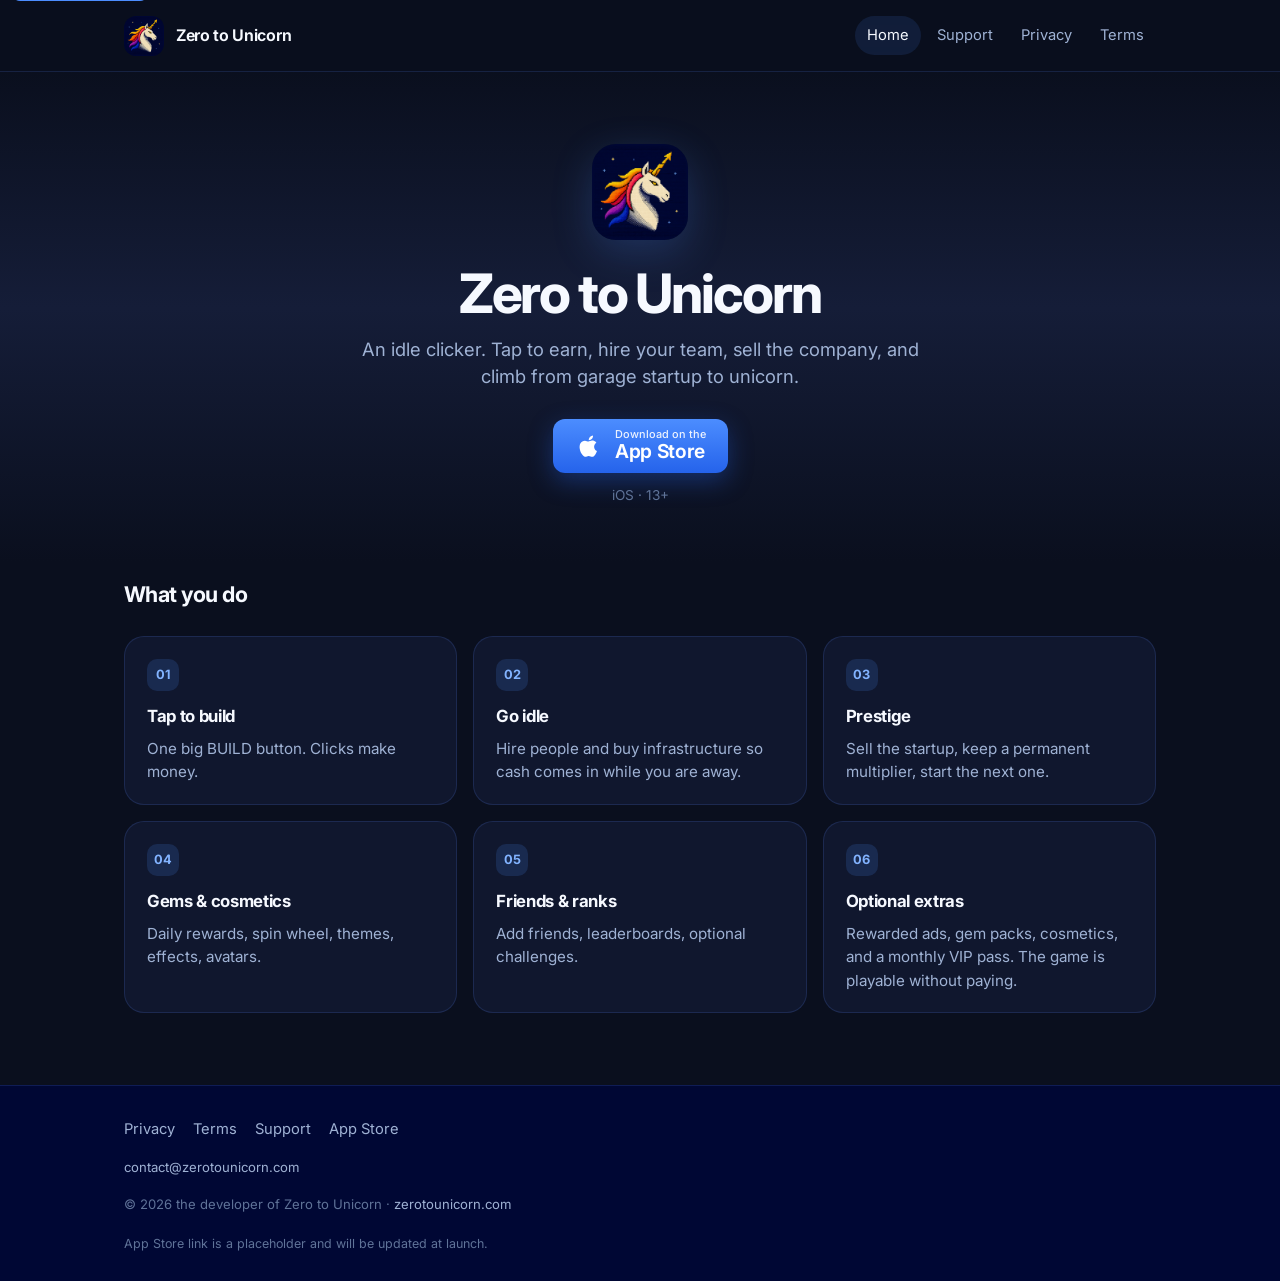
==== index.html @ 30ee5a66 "Initial commit of the Zero to Unicorn marketing site for Vercel. Co-authored-by: Cursor <cursoragent" ====
<!DOCTYPE html>
<html lang="en">
<head>
  <meta charset="utf-8">
  <meta name="viewport" content="width=device-width, initial-scale=1">
  <title>Zero to Unicorn — idle startup clicker</title>
  <meta name="description" content="Build a tech startup from nothing. Tap, hire, prestige — become a unicorn. An idle clicker for iOS.">
  <link rel="icon" href="favicon.png" type="image/png">
  <link rel="apple-touch-icon" href="icon.png">
  <link rel="preconnect" href="https://fonts.googleapis.com">
  <link rel="preconnect" href="https://fonts.gstatic.com" crossorigin>
  <link href="https://fonts.googleapis.com/css2?family=Inter:wght@450;600;700;800&display=swap" rel="stylesheet">
  <link rel="stylesheet" href="styles.css">
  <meta property="og:title" content="Zero to Unicorn">
  <meta property="og:description" content="Build a tech startup from nothing. Tap, hire, prestige — become a unicorn.">
  <meta property="og:type" content="website">
  <meta property="og:url" content="https://zerotounicorn.com/">
  <meta property="og:image" content="https://zerotounicorn.com/icon.png">
</head>
<body>
  <a class="skip" href="#content">Skip to content</a>
  <header class="site-header">
    <div class="header-inner">
      <a class="brand" href="index.html">
        <img src="icon.png" width="40" height="40" alt="">
        Zero to Unicorn
      </a>
      <nav class="nav" aria-label="Primary">
        <a href="index.html" aria-current="page">Home</a>
        <a href="support.html">Support</a>
        <a href="privacy.html">Privacy</a>
        <a href="terms.html">Terms</a>
      </nav>
    </div>
  </header>

  <main id="content">
    <section class="hero">
      <div class="wrap">
        <img class="hero-icon" src="icon.png" width="96" height="96" alt="Zero to Unicorn app icon">
        <h1>Zero to Unicorn</h1>
        <p class="subhead">An idle clicker. Tap to earn, hire your team, sell the company, and climb from garage startup to unicorn.</p>
        <div class="hero-actions">
          <a class="store-btn" href="https://apps.apple.com/app/idXXXXXXXXX">
            <svg viewBox="0 0 24 24" aria-hidden="true" fill="currentColor">
              <path d="M16.37 12.64c.03-2.3 1.88-3.4 1.96-3.45-1.07-1.56-2.74-1.78-3.33-1.8-1.42-.14-2.77.83-3.49.83-.72 0-1.84-.81-3.02-.79-1.55.02-2.98.9-3.78 2.29-1.61 2.8-.41 6.94 1.16 9.21.77 1.11 1.68 2.36 2.88 2.31 1.16-.05 1.6-.75 3-.75 1.4 0 1.8.75 3.02.73 1.25-.02 2.04-1.13 2.8-2.25.88-1.29 1.24-2.54 1.26-2.61-.03-.01-2.41-.92-2.44-3.72zM14.5 5.88c.63-.76 1.05-1.82.94-2.88-.91.04-2.01.6-2.66 1.37-.58.67-1.1 1.75-.96 2.78 1.02.08 2.06-.52 2.68-1.27z"/>
            </svg>
            <span>
              <span class="store-kicker">Download on the</span>
              <span class="store-name">App Store</span>
            </span>
          </a>
          <p class="age-note">iOS · 13+</p>
        </div>
      </div>
    </section>

    <section class="section">
      <div class="wrap">
        <h2 class="section-title">What you do</h2>
        <div class="features">
          <article class="feature">
            <span class="feature-mark">01</span>
            <h2>Tap to build</h2>
            <p>One big BUILD button. Clicks make money.</p>
          </article>
          <article class="feature">
            <span class="feature-mark">02</span>
            <h2>Go idle</h2>
            <p>Hire people and buy infrastructure so cash comes in while you are away.</p>
          </article>
          <article class="feature">
            <span class="feature-mark">03</span>
            <h2>Prestige</h2>
            <p>Sell the startup, keep a permanent multiplier, start the next one.</p>
          </article>
          <article class="feature">
            <span class="feature-mark">04</span>
            <h2>Gems &amp; cosmetics</h2>
            <p>Daily rewards, spin wheel, themes, effects, avatars.</p>
          </article>
          <article class="feature">
            <span class="feature-mark">05</span>
            <h2>Friends &amp; ranks</h2>
            <p>Add friends, leaderboards, optional challenges.</p>
          </article>
          <article class="feature">
            <span class="feature-mark">06</span>
            <h2>Optional extras</h2>
            <p>Rewarded ads, gem packs, cosmetics, and a monthly VIP pass. The game is playable without paying.</p>
          </article>
        </div>
      </div>
    </section>
  </main>

  <footer class="site-footer">
    <div class="footer-inner">
      <nav class="footer-links" aria-label="Footer">
        <a href="privacy.html">Privacy</a>
        <a href="terms.html">Terms</a>
        <a href="support.html">Support</a>
        <a href="https://apps.apple.com/app/idXXXXXXXXX">App Store</a>
      </nav>
      <p class="footer-meta">
        <a href="mailto:contact@zerotounicorn.com">contact@zerotounicorn.com</a>
      </p>
      <p class="footer-meta">© 2026 the developer of Zero to Unicorn · <a href="https://zerotounicorn.com">zerotounicorn.com</a></p>
      <p class="placeholder-note">App Store link is a placeholder and will be updated at launch.</p>
    </div>
  </footer>
</body>
</html>
---- styles.css ----
:root {
  --bg: #0a0f1e;
  --bg-mid: #151d38;
  --splash: #000734;
  --primary: #4c8dff;
  --primary-light: #82b3ff;
  --primary-dark: #2563eb;
  --primary-deeper: #1e3fae;
  --gold: #fbbf24;
  --text: #f6f9ff;
  --text-secondary: #9fb2d4;
  --text-muted: #5f7398;
  --card: rgba(23, 32, 60, 0.55);
  --card-border: rgba(93, 140, 255, 0.16);
  --success: #4ade80;
  --radius: 20px;
  --header-h: 72px;
  --max: 1080px;
  --legal-max: 720px;
}

*,
*::before,
*::after {
  box-sizing: border-box;
}

html {
  scroll-behavior: smooth;
}

body {
  margin: 0;
  min-height: 100vh;
  display: flex;
  flex-direction: column;
  font-family: Inter, ui-sans-serif, system-ui, -apple-system, BlinkMacSystemFont, "Segoe UI", sans-serif;
  background: var(--bg);
  color: var(--text);
  line-height: 1.55;
  -webkit-font-smoothing: antialiased;
}

img {
  max-width: 100%;
  height: auto;
}

a {
  color: var(--primary-light);
  text-decoration: none;
}

a:hover {
  text-decoration: underline;
}

.skip {
  position: absolute;
  left: 12px;
  top: -40px;
  background: var(--primary);
  color: #fff;
  padding: 8px 12px;
  border-radius: 8px;
  z-index: 100;
}

.skip:focus {
  top: 12px;
}

/* Header */

.site-header {
  position: sticky;
  top: 0;
  z-index: 20;
  height: var(--header-h);
  display: flex;
  align-items: center;
  background: rgba(10, 15, 30, 0.88);
  backdrop-filter: blur(16px);
  border-bottom: 1px solid var(--card-border);
}

.header-inner,
.footer-inner,
.wrap {
  width: 100%;
  max-width: var(--max);
  margin: 0 auto;
  padding: 0 24px;
}

.header-inner {
  display: flex;
  align-items: center;
  justify-content: space-between;
  gap: 16px;
}

.brand {
  display: flex;
  align-items: center;
  gap: 12px;
  color: var(--text);
  font-weight: 650;
  letter-spacing: -0.02em;
  text-decoration: none;
}

.brand:hover {
  text-decoration: none;
  color: var(--text);
}

.brand img {
  width: 40px;
  height: 40px;
  border-radius: 12px;
  display: block;
}

.nav {
  display: flex;
  gap: 4px;
  flex-wrap: wrap;
  justify-content: flex-end;
}

.nav a {
  color: var(--text-secondary);
  font-size: 0.92rem;
  padding: 8px 12px;
  border-radius: 999px;
  text-decoration: none;
}

.nav a:hover,
.nav a[aria-current="page"] {
  color: var(--text);
  background: rgba(76, 141, 255, 0.12);
  text-decoration: none;
}

/* Main */

main {
  flex: 1;
}

.hero {
  background: linear-gradient(180deg, #0a0f1e 0%, #151d38 48%, #0a0f1e 100%);
  padding: 72px 0 56px;
  text-align: center;
}

.hero-icon {
  width: 96px;
  height: 96px;
  border-radius: 24px;
  margin: 0 auto 24px;
  display: block;
  box-shadow: 0 12px 40px rgba(76, 141, 255, 0.22);
}

h1 {
  margin: 0 0 12px;
  font-size: clamp(2.1rem, 5vw, 3.4rem);
  letter-spacing: -0.04em;
  line-height: 1.1;
  font-weight: 750;
}

.subhead {
  margin: 0 auto 28px;
  max-width: 560px;
  color: var(--text-secondary);
  font-size: 1.15rem;
  line-height: 1.5;
}

.hero-actions {
  display: flex;
  flex-direction: column;
  align-items: center;
  gap: 12px;
}

.store-btn {
  display: inline-flex;
  align-items: center;
  justify-content: center;
  gap: 12px;
  margin: 0 auto;
  padding: 10px 22px;
  border-radius: 12px;
  background: linear-gradient(180deg, #4c8dff 0%, #2563eb 100%);
  color: #fff;
  text-decoration: none;
  box-shadow: 0 8px 24px rgba(37, 99, 235, 0.35);
}

.store-btn:hover {
  text-decoration: none;
  filter: brightness(1.08);
}

.store-btn svg {
  width: 28px;
  height: 28px;
  flex-shrink: 0;
}

.store-kicker {
  display: block;
  font-size: 0.68rem;
  line-height: 1;
  opacity: 0.9;
  font-weight: 500;
}

.store-name {
  display: block;
  font-size: 1.2rem;
  line-height: 1.2;
  font-weight: 650;
  letter-spacing: -0.02em;
}

.age-note {
  margin: 0;
  color: var(--text-muted);
  font-size: 0.85rem;
}

.section {
  padding: 16px 0 72px;
}

.section-title {
  margin: 0 0 24px;
  font-size: 1.35rem;
  letter-spacing: -0.03em;
}

.features {
  display: grid;
  grid-template-columns: repeat(auto-fit, minmax(280px, 1fr));
  gap: 16px;
}

.feature {
  background: var(--card);
  border: 1px solid var(--card-border);
  border-radius: var(--radius);
  padding: 22px 22px 20px;
}

.feature h2 {
  margin: 0 0 8px;
  font-size: 1.05rem;
  letter-spacing: -0.02em;
}

.feature p {
  margin: 0;
  color: var(--text-secondary);
  font-size: 0.95rem;
}

.feature-mark {
  display: inline-flex;
  align-items: center;
  justify-content: center;
  width: 32px;
  height: 32px;
  margin-bottom: 12px;
  border-radius: 10px;
  background: rgba(76, 141, 255, 0.16);
  color: var(--primary-light);
  font-size: 0.8rem;
  font-weight: 700;
}

/* Support / FAQ */

.page-hero {
  padding: 48px 0 8px;
}

.page-hero h1 {
  font-size: clamp(1.8rem, 4vw, 2.6rem);
}

.lede {
  margin: 0 0 28px;
  color: var(--text-secondary);
  max-width: 560px;
}

.faq {
  display: grid;
  gap: 14px;
  max-width: 720px;
}

.faq article {
  background: var(--card);
  border: 1px solid var(--card-border);
  border-radius: var(--radius);
  padding: 20px 22px;
}

.faq h2 {
  margin: 0 0 8px;
  font-size: 1.05rem;
}

.faq p,
.faq ul {
  margin: 0;
  color: var(--text-secondary);
}

.faq ul {
  padding-left: 1.2em;
}

/* Legal */

.legal-wrap {
  width: 100%;
  max-width: var(--legal-max);
  margin: 0 auto;
  padding: 40px 24px 80px;
}

.legal-wrap h1 {
  font-size: clamp(1.8rem, 4vw, 2.4rem);
}

.updated {
  margin: 0 0 20px;
  color: var(--text-muted);
  font-size: 0.9rem;
}

.legal-disclaimer {
  margin: 0 0 32px;
  padding: 12px 14px;
  border-radius: 12px;
  border: 1px solid var(--card-border);
  background: var(--card);
  color: var(--text-muted);
  font-size: 0.85rem;
}

.legal-wrap h2 {
  margin: 32px 0 10px;
  font-size: 1.15rem;
  letter-spacing: -0.02em;
}

.legal-wrap h3 {
  margin: 18px 0 8px;
  font-size: 1rem;
  color: var(--primary-light);
  font-weight: 600;
}

.legal-wrap p,
.legal-wrap li {
  color: var(--text-secondary);
}

.legal-wrap ul {
  margin: 0 0 12px;
  padding-left: 1.2em;
}

.legal-wrap li {
  margin-bottom: 4px;
}

/* Footer */

.site-footer {
  margin-top: auto;
  border-top: 1px solid var(--card-border);
  background: var(--splash);
  padding: 32px 0 28px;
}

.footer-inner {
  display: grid;
  gap: 16px;
}

.footer-links {
  display: flex;
  flex-wrap: wrap;
  gap: 8px 18px;
}

.footer-links a {
  color: var(--text-secondary);
  font-size: 0.92rem;
}

.footer-meta {
  color: var(--text-muted);
  font-size: 0.82rem;
  margin: 0;
}

.footer-meta a {
  color: var(--text-secondary);
}

.placeholder-note {
  margin: 4px 0 0;
  color: var(--text-muted);
  font-size: 0.78rem;
}

@media (max-width: 640px) {
  .header-inner {
    flex-wrap: wrap;
    padding: 10px 16px;
  }

  .site-header {
    height: auto;
  }

  .nav {
    width: 100%;
    justify-content: flex-start;
  }

  .hero {
    padding: 48px 0 40px;
  }

  .wrap,
  .footer-inner,
  .legal-wrap {
    padding-left: 16px;
    padding-right: 16px;
  }
}
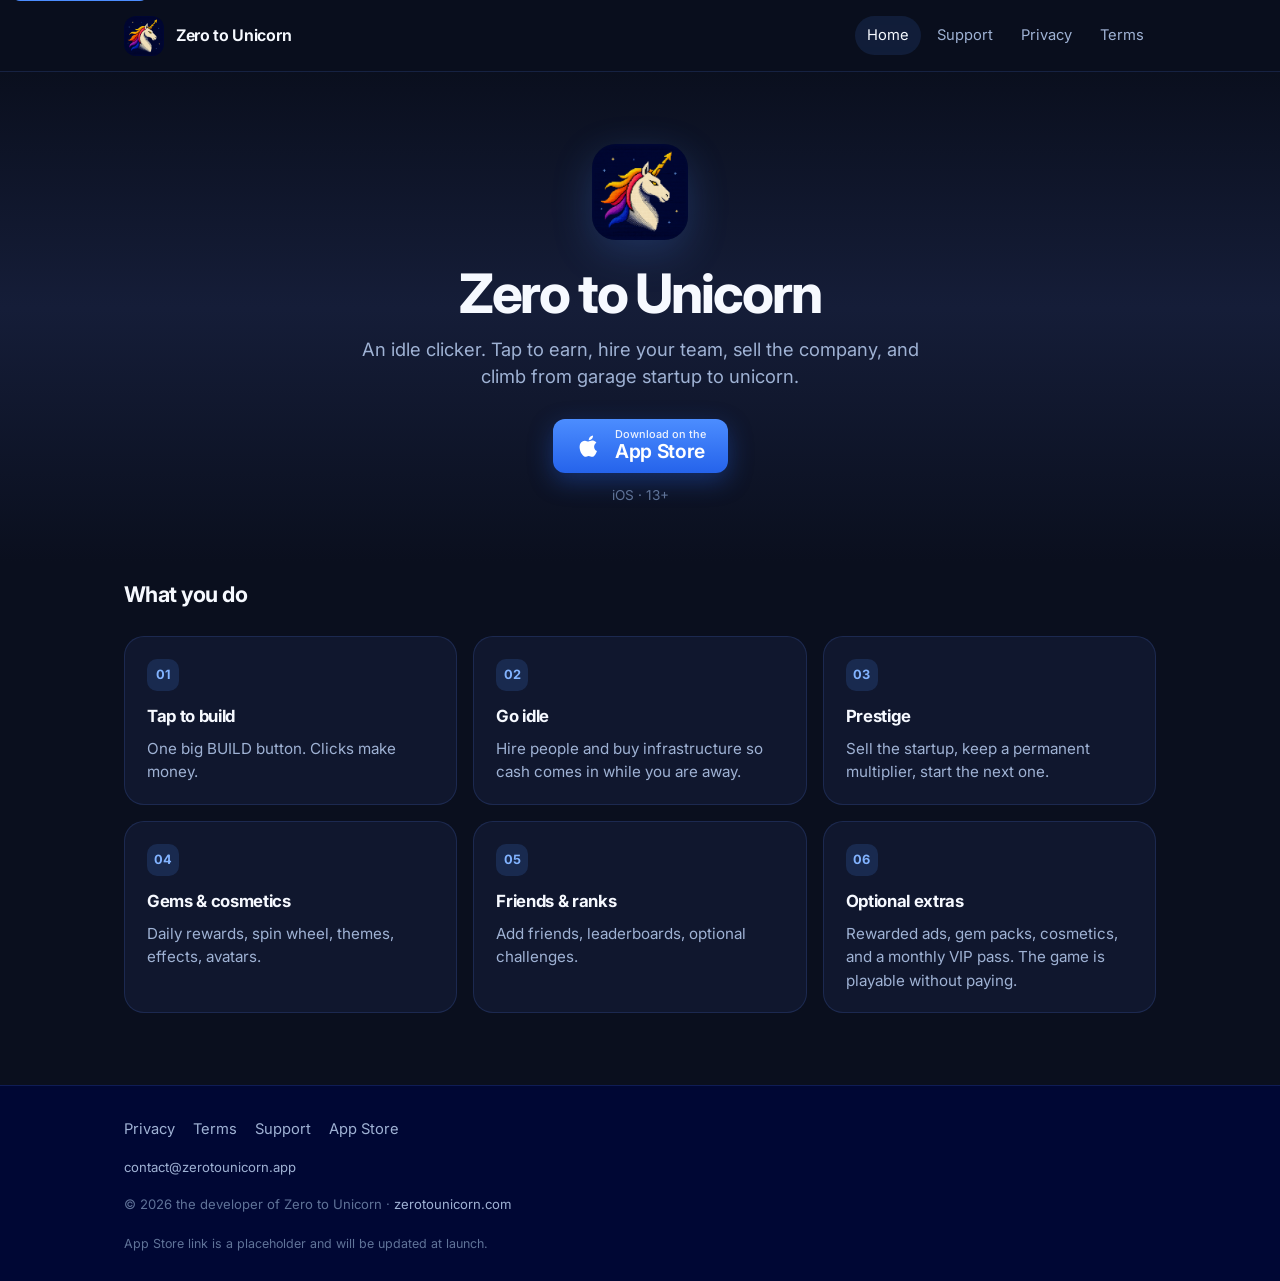
==== commit b7e047ae: "Point contact links at contact@zerotounicorn.app. Co-authored-by: Cursor <cursoragent@cursor.com>" ====
--- a/index.html
+++ b/index.html
@@ -103,7 +103,7 @@
         <a href="https://apps.apple.com/app/idXXXXXXXXX">App Store</a>
       </nav>
       <p class="footer-meta">
-        <a href="mailto:contact@zerotounicorn.com">contact@zerotounicorn.com</a>
+        <a href="mailto:contact@zerotounicorn.app">contact@zerotounicorn.app</a>
       </p>
       <p class="footer-meta">© 2026 the developer of Zero to Unicorn · <a href="https://zerotounicorn.com">zerotounicorn.com</a></p>
       <p class="placeholder-note">App Store link is a placeholder and will be updated at launch.</p>
